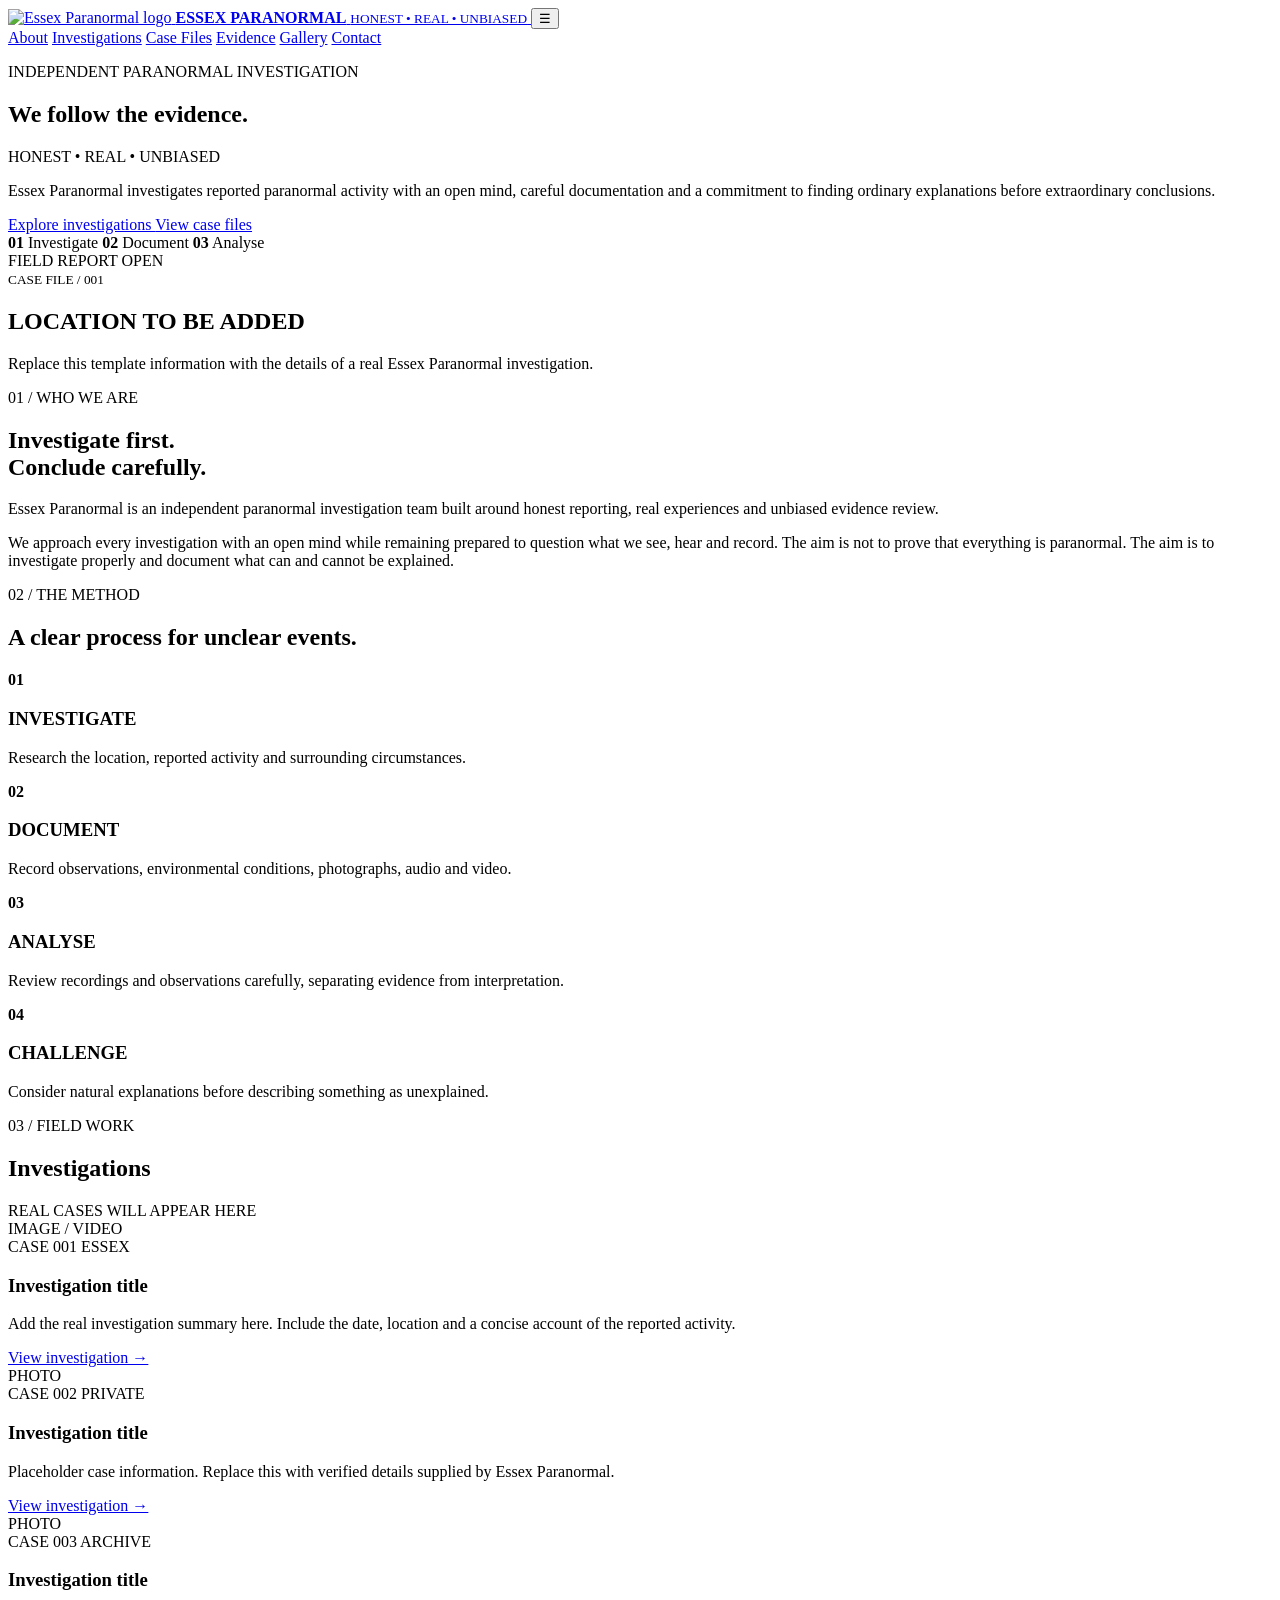
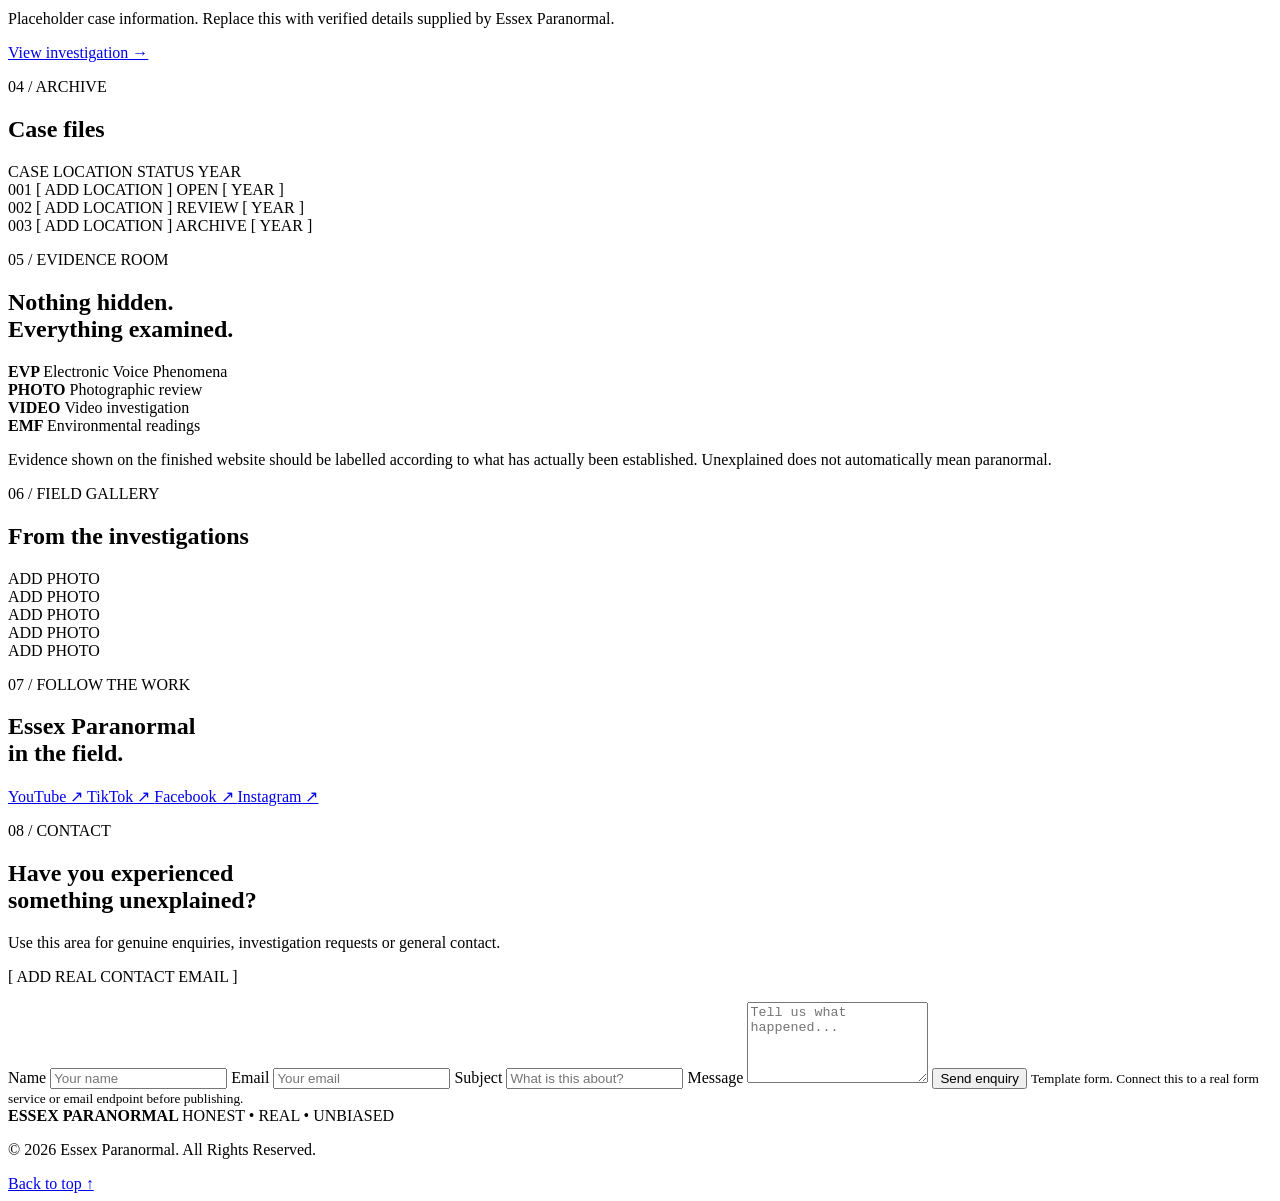
==== Index.html @ 8330a80f "Add initial HTML structure for Essex Paranormal site Initial commit of the Essex Paranormal website " ====
<!DOCTYPE html>
<html lang="en-GB">
<head>
  <meta charset="UTF-8">

  <meta name="viewport" content="width=device-width, initial-scale=1.0">

  <title>Essex Paranormal | Honest • Real • Unbiased</title>

  <meta
    name="description"
    content="Essex Paranormal. Honest, real and unbiased paranormal investigation and evidence documentation across Essex, UK."
  >

  <meta name="theme-color" content="#050608">

  <meta property="og:title" content="Essex Paranormal">
  <meta
    property="og:description"
    content="Honest • Real • Unbiased paranormal investigations across Essex."
  >
  <meta property="og:type" content="website">

  <link rel="icon" href="assets/essex-paranormal-logo.jpg">

  <link rel="stylesheet" href="style.css">
</head>

<body>

  <!-- =========================
       HEADER
  ========================== -->

  <header class="site-header" id="top">

    <nav class="nav shell" aria-label="Main navigation">

      <a
        class="brand"
        href="#top"
        aria-label="Essex Paranormal home"
      >

        <img
          src="assets/essex-paranormal-logo.jpg"
          alt="Essex Paranormal logo"
        >

        <span>
          <strong>ESSEX PARANORMAL</strong>
          <small>HONEST • REAL • UNBIASED</small>
        </span>

      </a>

      <button
        class="menu-toggle"
        aria-label="Open navigation menu"
        aria-expanded="false"
        type="button"
      >
        ☰
      </button>

      <div class="nav-links" id="navLinks">

        <a href="#about">About</a>

        <a href="#investigations">Investigations</a>

        <a href="#cases">Case Files</a>

        <a href="#evidence">Evidence</a>

        <a href="#gallery">Gallery</a>

        <a class="nav-cta" href="#contact">Contact</a>

      </div>

    </nav>

  </header>


  <!-- =========================
       MAIN CONTENT
  ========================== -->

  <main>


    <!-- =========================
         HERO
    ========================== -->

    <section class="hero shell">

      <div class="hero-copy">

        <p class="eyebrow">
          INDEPENDENT PARANORMAL INVESTIGATION
        </p>

        <h1>
          We follow the
          <span>evidence.</span>
        </h1>

        <p class="hero-tag">
          HONEST • REAL • UNBIASED
        </p>

        <p class="hero-text">
          Essex Paranormal investigates reported paranormal activity
          with an open mind, careful documentation and a commitment
          to finding ordinary explanations before extraordinary
          conclusions.
        </p>

        <div class="actions">

          <a
            class="button primary"
            href="#investigations"
          >
            Explore investigations
          </a>

          <a
            class="button secondary"
            href="#cases"
          >
            View case files
          </a>

        </div>

        <div class="hero-stats">

          <span>
            <b>01</b>
            Investigate
          </span>

          <span>
            <b>02</b>
            Document
          </span>

          <span>
            <b>03</b>
            Analyse
          </span>

        </div>

      </div>


      <!-- Investigation visual -->

      <div class="hero-panel">

        <div class="scan-line"></div>

        <div class="panel-top">

          <span>
            FIELD REPORT
          </span>

          <span class="status">
            OPEN
          </span>

        </div>


        <div class="radar">

          <div class="radar-ring ring-one"></div>

          <div class="radar-ring ring-two"></div>

          <div class="radar-line"></div>

          <i></i>
          <i></i>
          <i></i>

        </div>


        <div class="panel-copy">

          <small>
            CASE FILE / 001
          </small>

          <h2>
            LOCATION TO BE ADDED
          </h2>

          <p>
            Replace this template information with the details
            of a real Essex Paranormal investigation.
          </p>

        </div>

      </div>

    </section>



    <!-- =========================
         ABOUT
    ========================== -->

    <section
      class="section shell"
      id="about"
    >

      <div class="section-heading">

        <p class="eyebrow">
          01 / WHO WE ARE
        </p>

        <h2>
          Investigate first.<br>
          <span>Conclude carefully.</span>
        </h2>

      </div>


      <div class="two-col">

        <p class="lead">

          Essex Paranormal is an independent paranormal
          investigation team built around honest reporting,
          real experiences and unbiased evidence review.

        </p>


        <p>

          We approach every investigation with an open mind
          while remaining prepared to question what we see,
          hear and record.

          The aim is not to prove that everything is paranormal.

          The aim is to investigate properly and document what
          can and cannot be explained.

        </p>

      </div>

    </section>



    <!-- =========================
         INVESTIGATION METHOD
    ========================== -->

    <section
      class="section shell"
      id="method"
    >

      <div class="section-heading compact">

        <p class="eyebrow">
          02 / THE METHOD
        </p>

        <h2>
          A clear process for
          <span>unclear events.</span>
        </h2>

      </div>


      <div class="method-grid">


        <article>

          <b>01</b>

          <h3>
            INVESTIGATE
          </h3>

          <p>
            Research the location, reported activity
            and surrounding circumstances.
          </p>

        </article>


        <article>

          <b>02</b>

          <h3>
            DOCUMENT
          </h3>

          <p>
            Record observations, environmental conditions,
            photographs, audio and video.
          </p>

        </article>


        <article>

          <b>03</b>

          <h3>
            ANALYSE
          </h3>

          <p>
            Review recordings and observations carefully,
            separating evidence from interpretation.
          </p>

        </article>


        <article>

          <b>04</b>

          <h3>
            CHALLENGE
          </h3>

          <p>
            Consider natural explanations before describing
            something as unexplained.
          </p>

        </article>


      </div>

    </section>



    <!-- =========================
         INVESTIGATIONS
    ========================== -->

    <section
      class="section shell"
      id="investigations"
    >

      <div class="section-heading row-heading">

        <div>

          <p class="eyebrow">
            03 / FIELD WORK
          </p>

          <h2>
            Investigations
          </h2>

        </div>

        <span class="section-note">
          REAL CASES WILL APPEAR HERE
        </span>

      </div>


      <div class="card-grid">


        <!-- CASE 001 -->

        <article class="case-card featured">

          <div class="card-image placeholder-image">

            <span>
              IMAGE / VIDEO
            </span>

          </div>


          <div class="card-body">

            <div class="card-meta">

              <span>
                CASE 001
              </span>

              <span>
                ESSEX
              </span>

            </div>


            <h3>
              Investigation title
            </h3>


            <p>

              Add the real investigation summary here.

              Include the date, location and a concise
              account of the reported activity.

            </p>


            <a href="#contact">

              View investigation →

            </a>

          </div>

        </article>



        <!-- CASE 002 -->

        <article class="case-card">

          <div class="card-image placeholder-image">

            <span>
              PHOTO
            </span>

          </div>


          <div class="card-body">

            <div class="card-meta">

              <span>
                CASE 002
              </span>

              <span>
                PRIVATE
              </span>

            </div>


            <h3>
              Investigation title
            </h3>


            <p>

              Placeholder case information.

              Replace this with verified details
              supplied by Essex Paranormal.

            </p>


            <a href="#contact">

              View investigation →

            </a>

          </div>

        </article>



        <!-- CASE 003 -->

        <article class="case-card">

          <div class="card-image placeholder-image">

            <span>
              PHOTO
            </span>

          </div>


          <div class="card-body">

            <div class="card-meta">

              <span>
                CASE 003
              </span>

              <span>
                ARCHIVE
              </span>

            </div>


            <h3>
              Investigation title
            </h3>


            <p>

              Placeholder case information.

              Replace this with verified details
              supplied by Essex Paranormal.

            </p>


            <a href="#contact">

              View investigation →

            </a>

          </div>

        </article>


      </div>

    </section>



    <!-- =========================
         CASE FILES
    ========================== -->

    <section
      class="section shell"
      id="cases"
    >

      <div class="section-heading compact">

        <p class="eyebrow">
          04 / ARCHIVE
        </p>

        <h2>
          Case files
        </h2>

      </div>


      <div class="case-table">


        <div class="case-row head">

          <span>CASE</span>

          <span>LOCATION</span>

          <span>STATUS</span>

          <span>YEAR</span>

        </div>


        <div class="case-row">

          <span>
            001
          </span>

          <span>
            [ ADD LOCATION ]
          </span>

          <span class="tag">
            OPEN
          </span>

          <span>
            [ YEAR ]
          </span>

        </div>


        <div class="case-row">

          <span>
            002
          </span>

          <span>
            [ ADD LOCATION ]
          </span>

          <span class="tag">
            REVIEW
          </span>

          <span>
            [ YEAR ]
          </span>

        </div>


        <div class="case-row">

          <span>
            003
          </span>

          <span>
            [ ADD LOCATION ]
          </span>

          <span class="tag">
            ARCHIVE
          </span>

          <span>
            [ YEAR ]
          </span>

        </div>


      </div>

    </section>



    <!-- =========================
         EVIDENCE
    ========================== -->

    <section
      class="section shell evidence"
      id="evidence"
    >

      <div class="section-heading">

        <p class="eyebrow">
          05 / EVIDENCE ROOM
        </p>

        <h2>
          Nothing hidden.<br>
          <span>Everything examined.</span>
        </h2>

      </div>


      <div class="evidence-grid">


        <div>

          <strong>
            EVP
          </strong>

          <span>
            Electronic Voice Phenomena
          </span>

        </div>


        <div>

          <strong>
            PHOTO
          </strong>

          <span>
            Photographic review
          </span>

        </div>


        <div>

          <strong>
            VIDEO
          </strong>

          <span>
            Video investigation
          </span>

        </div>


        <div>

          <strong>
            EMF
          </strong>

          <span>
            Environmental readings
          </span>

        </div>


      </div>


      <p class="disclaimer">

        Evidence shown on the finished website should be
        labelled according to what has actually been established.

        Unexplained does not automatically mean paranormal.

      </p>

    </section>



    <!-- =========================
         GALLERY
    ========================== -->

    <section
      class="section shell"
      id="gallery"
    >

      <div class="section-heading compact">

        <p class="eyebrow">
          06 / FIELD GALLERY
        </p>

        <h2>
          From the investigations
        </h2>

      </div>


      <div class="gallery-grid">

        <div class="gallery-placeholder">
          ADD PHOTO
        </div>

        <div class="gallery-placeholder tall">
          ADD PHOTO
        </div>

        <div class="gallery-placeholder">
          ADD PHOTO
        </div>

        <div class="gallery-placeholder">
          ADD PHOTO
        </div>

        <div class="gallery-placeholder">
          ADD PHOTO
        </div>

      </div>

    </section>



    <!-- =========================
         SOCIAL MEDIA
    ========================== -->

    <section class="section shell social">

      <div>

        <p class="eyebrow">
          07 / FOLLOW THE WORK
        </p>

        <h2 class="section-heading">

          Essex Paranormal<br>

          <span>in the field.</span>

        </h2>

      </div>


      <div class="social-links">

        <a
          href="#"
          data-placeholder="true"
        >
          YouTube ↗
        </a>


        <a
          href="#"
          data-placeholder="true"
        >
          TikTok ↗
        </a>


        <a
          href="#"
          data-placeholder="true"
        >
          Facebook ↗
        </a>


        <a
          href="#"
          data-placeholder="true"
        >
          Instagram ↗
        </a>

      </div>

    </section>



    <!-- =========================
         CONTACT
    ========================== -->

    <section
      class="contact section shell"
      id="contact"
    >


      <div class="contact-copy">

        <p class="eyebrow">
          08 / CONTACT
        </p>


        <h2 class="section-heading">

          Have you experienced<br>

          <span>something unexplained?</span>

        </h2>


        <p>

          Use this area for genuine enquiries,
          investigation requests or general contact.

        </p>


        <p class="placeholder">

          [ ADD REAL CONTACT EMAIL ]

        </p>

      </div>



      <form
        class="contact-form"
        onsubmit="return false;"
      >


        <label>

          Name

          <input
            type="text"
            placeholder="Your name"
          >

        </label>


        <label>

          Email

          <input
            type="email"
            placeholder="Your email"
          >

        </label>


        <label>

          Subject

          <input
            type="text"
            placeholder="What is this about?"
          >

        </label>


        <label>

          Message

          <textarea
            rows="5"
            placeholder="Tell us what happened..."
          ></textarea>

        </label>


        <button
          class="button primary"
          type="submit"
        >

          Send enquiry

        </button>


        <small>

          Template form. Connect this to a real form
          service or email endpoint before publishing.

        </small>


      </form>

    </section>

  </main>



  <!-- =========================
       FOOTER
  ========================== -->

  <footer>

    <div class="shell footer-inner">


      <div>

        <strong>
          ESSEX PARANORMAL
        </strong>

        <span>
          HONEST • REAL • UNBIASED
        </span>

      </div>


      <p>
        © 2026 Essex Paranormal. All Rights Reserved.
      </p>


      <a href="#top">
        Back to top ↑
      </a>


    </div>

  </footer>


  <script src="script.js"></script>

</body>
</html>
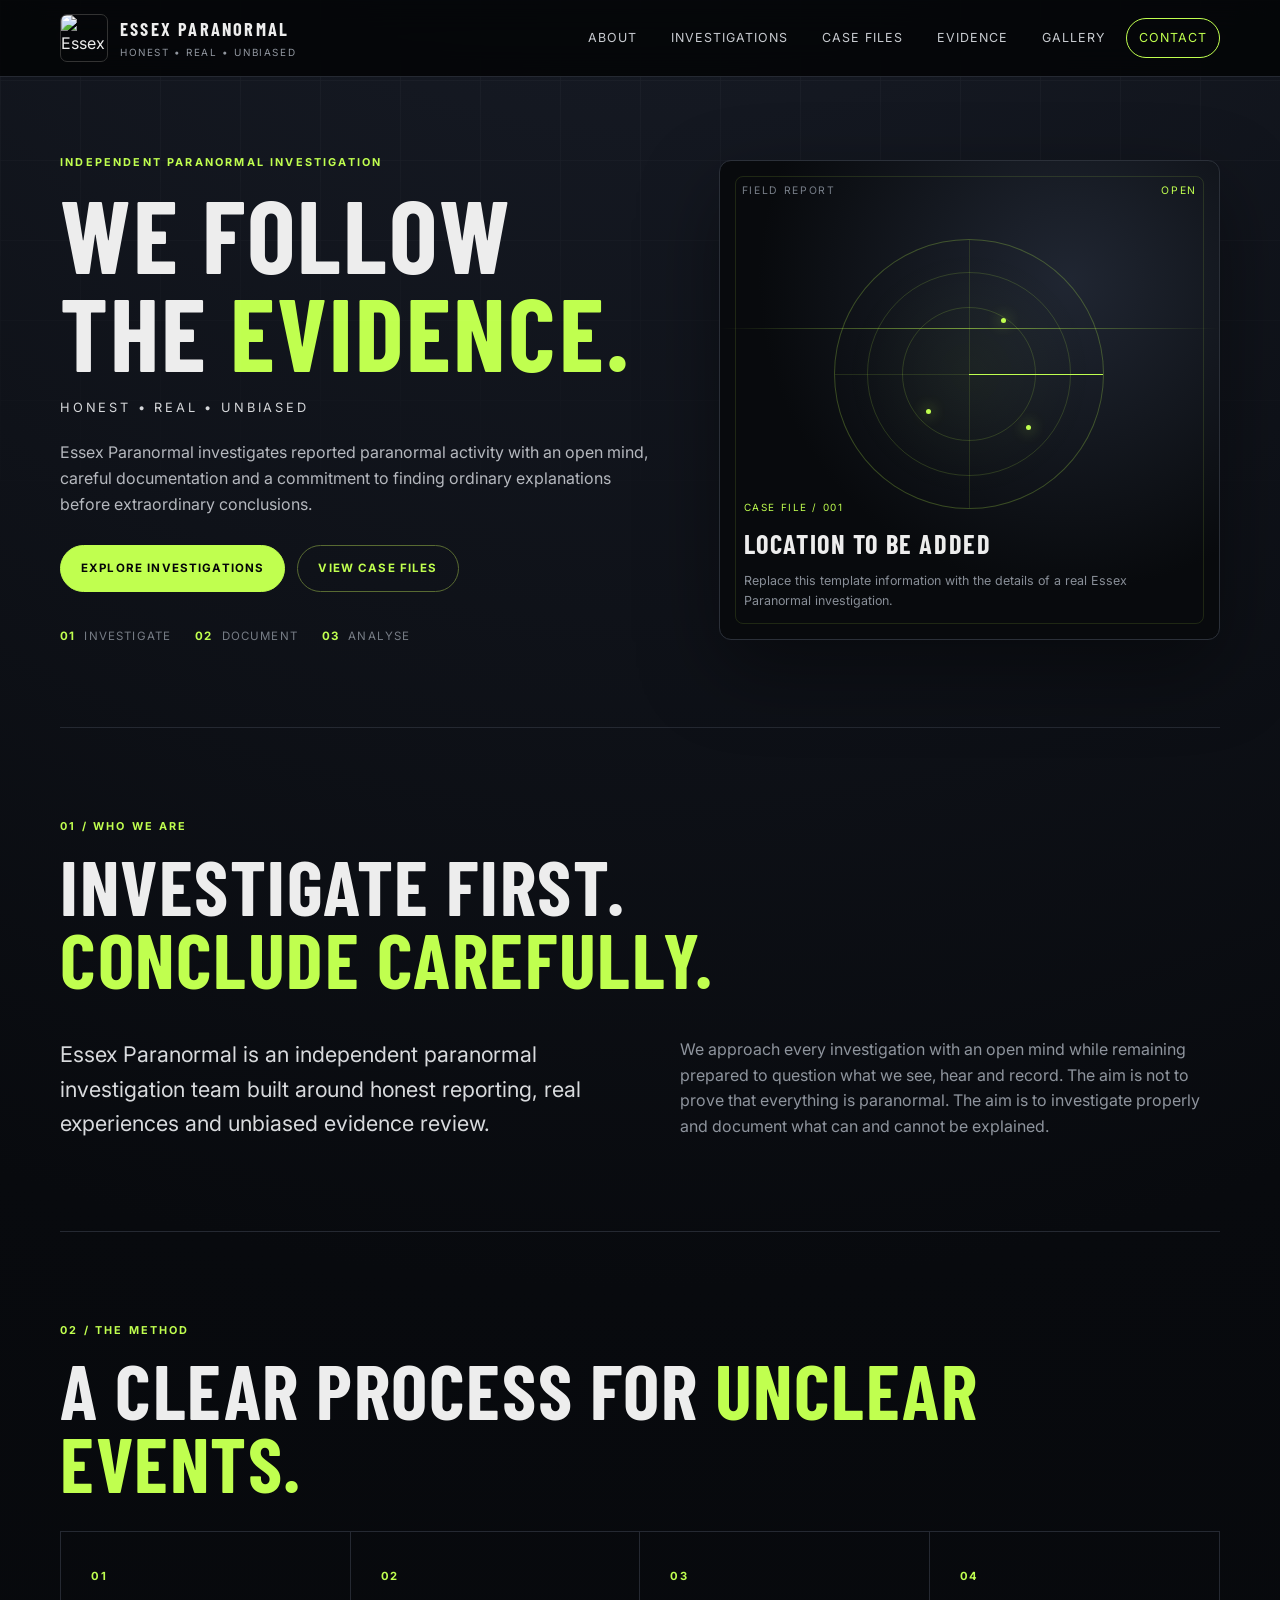
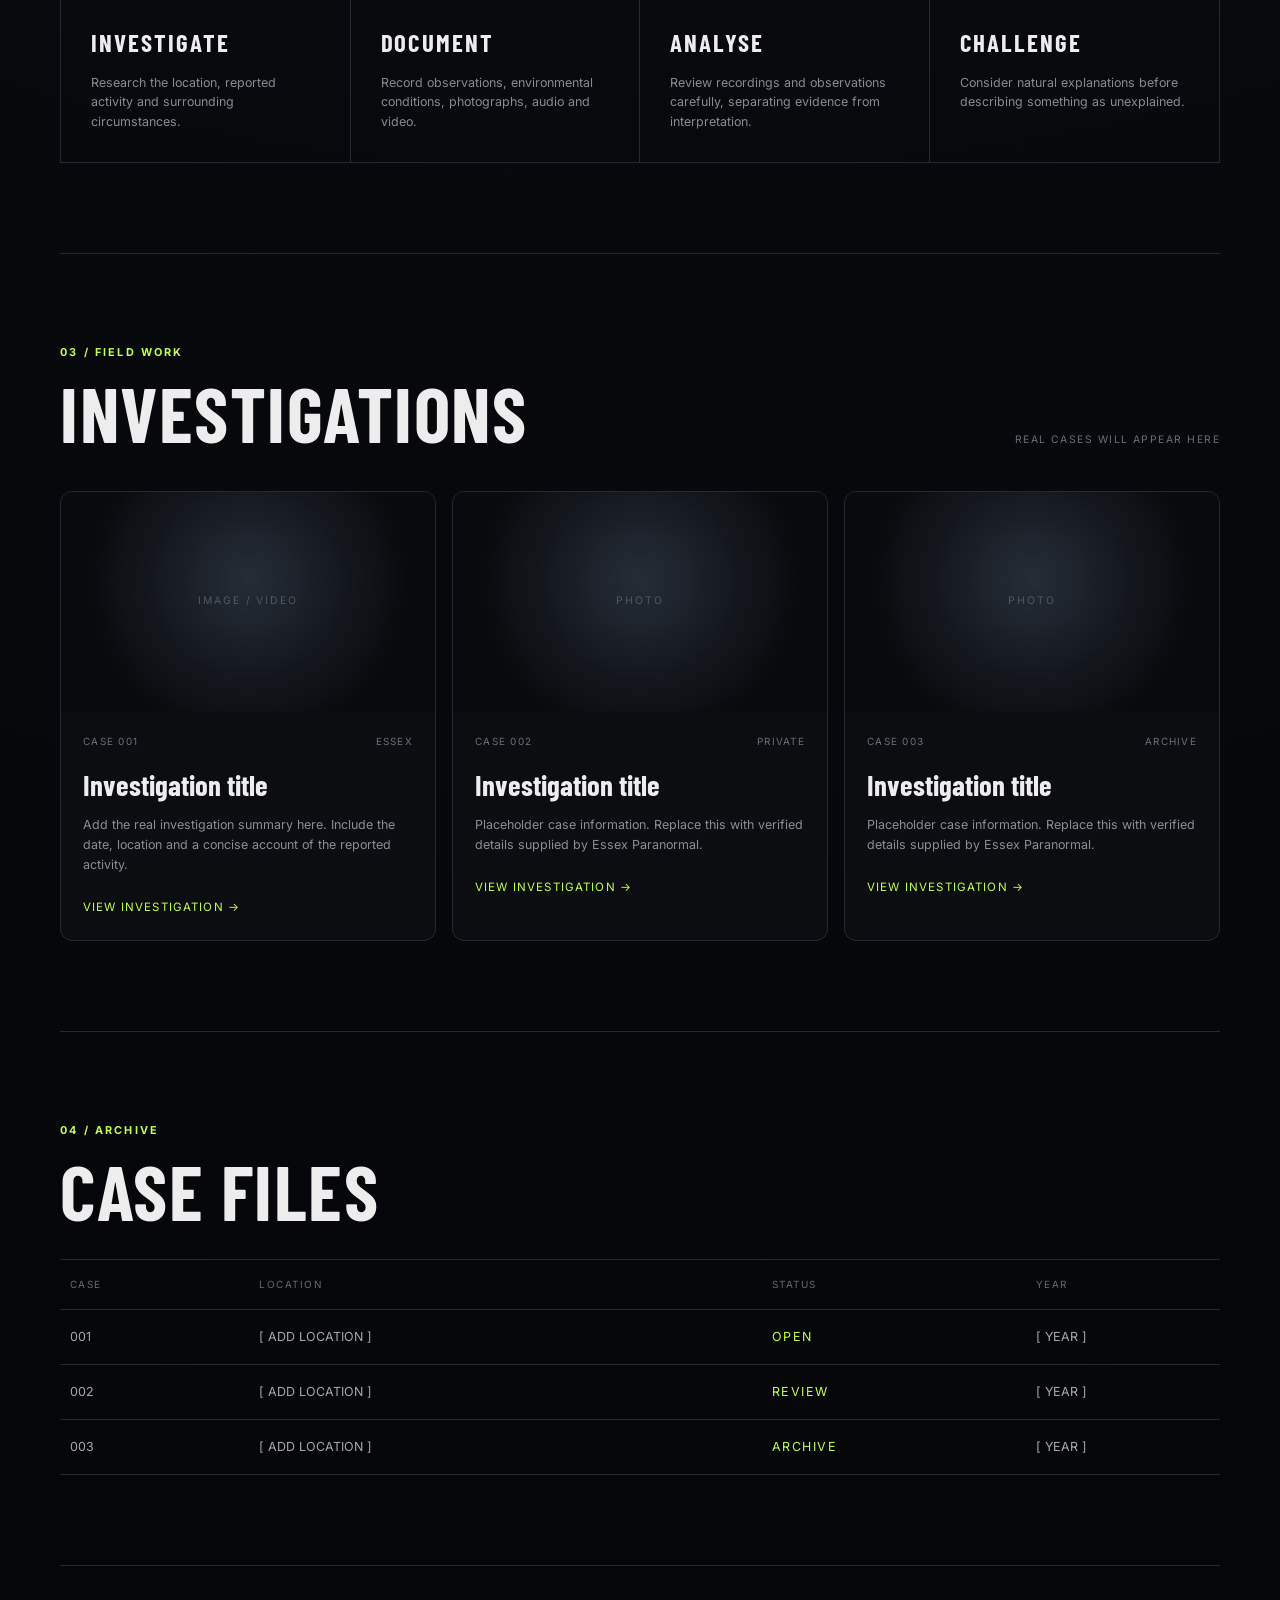
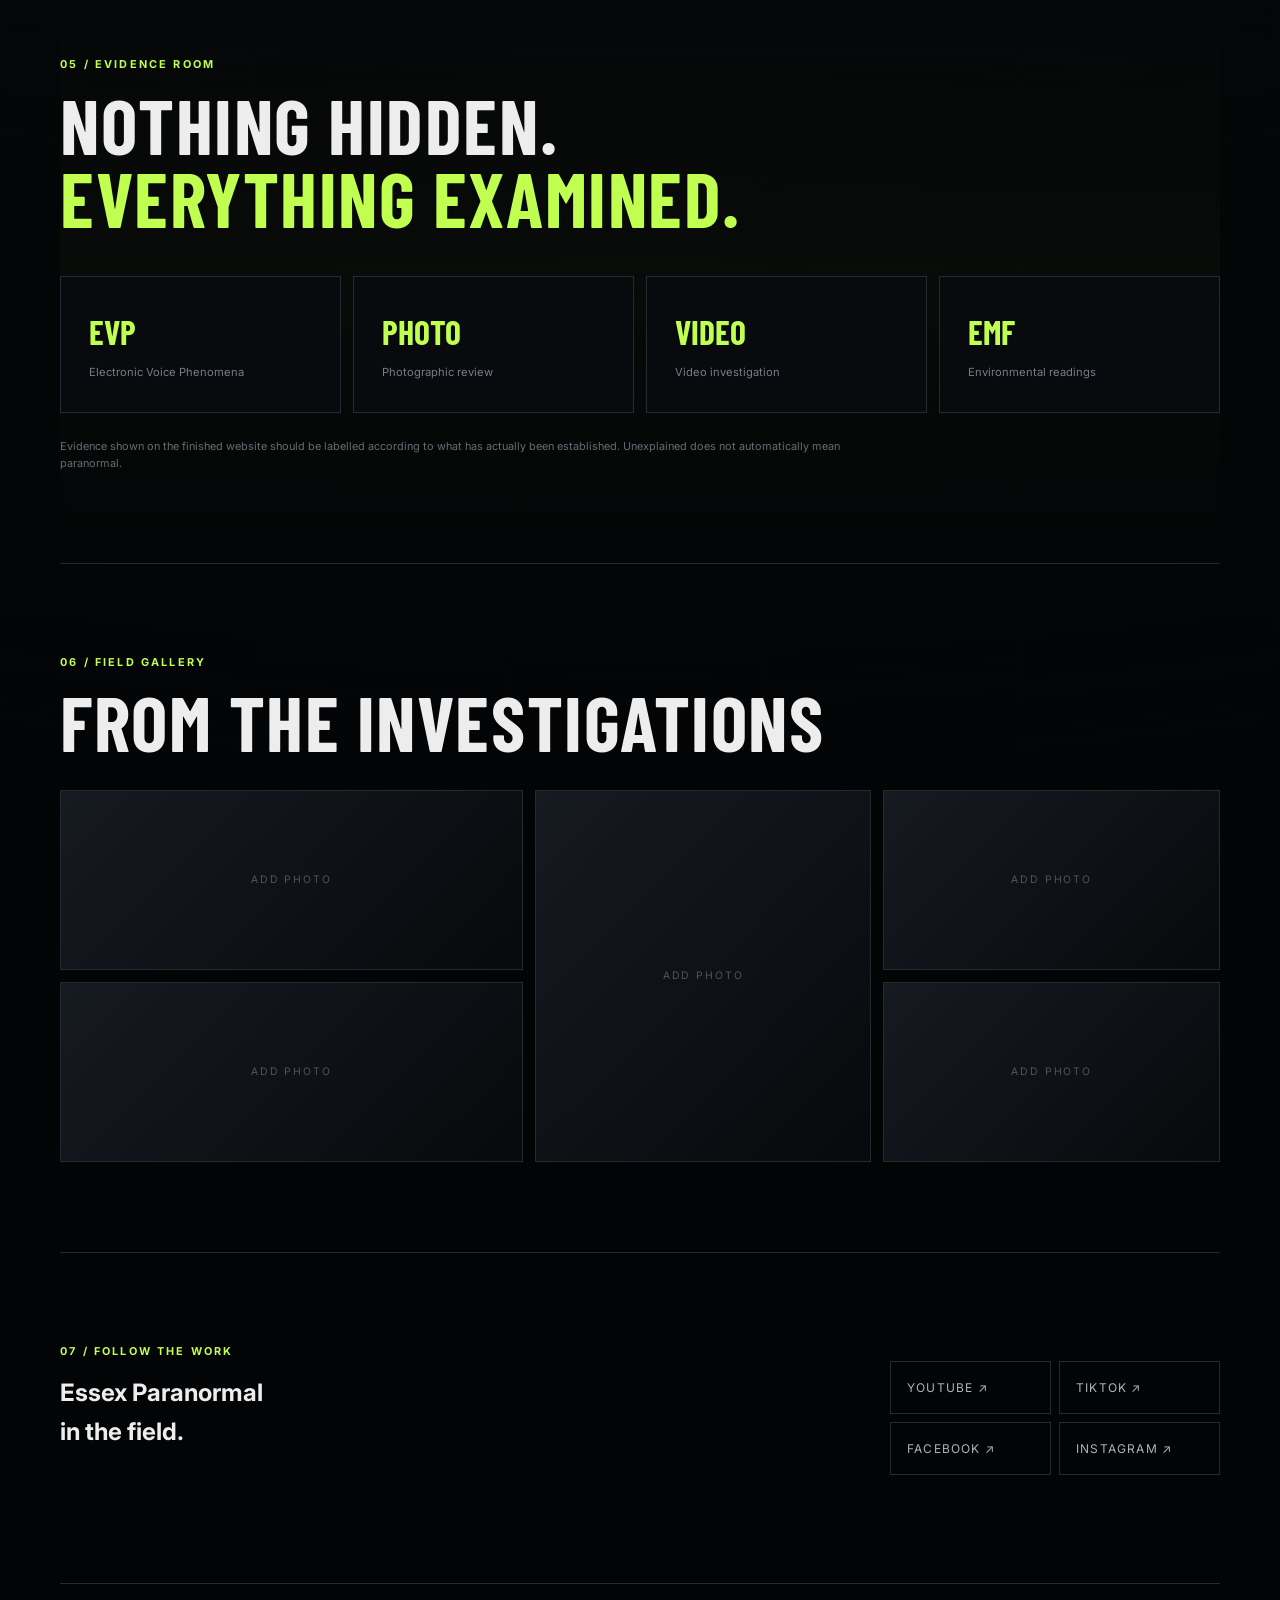
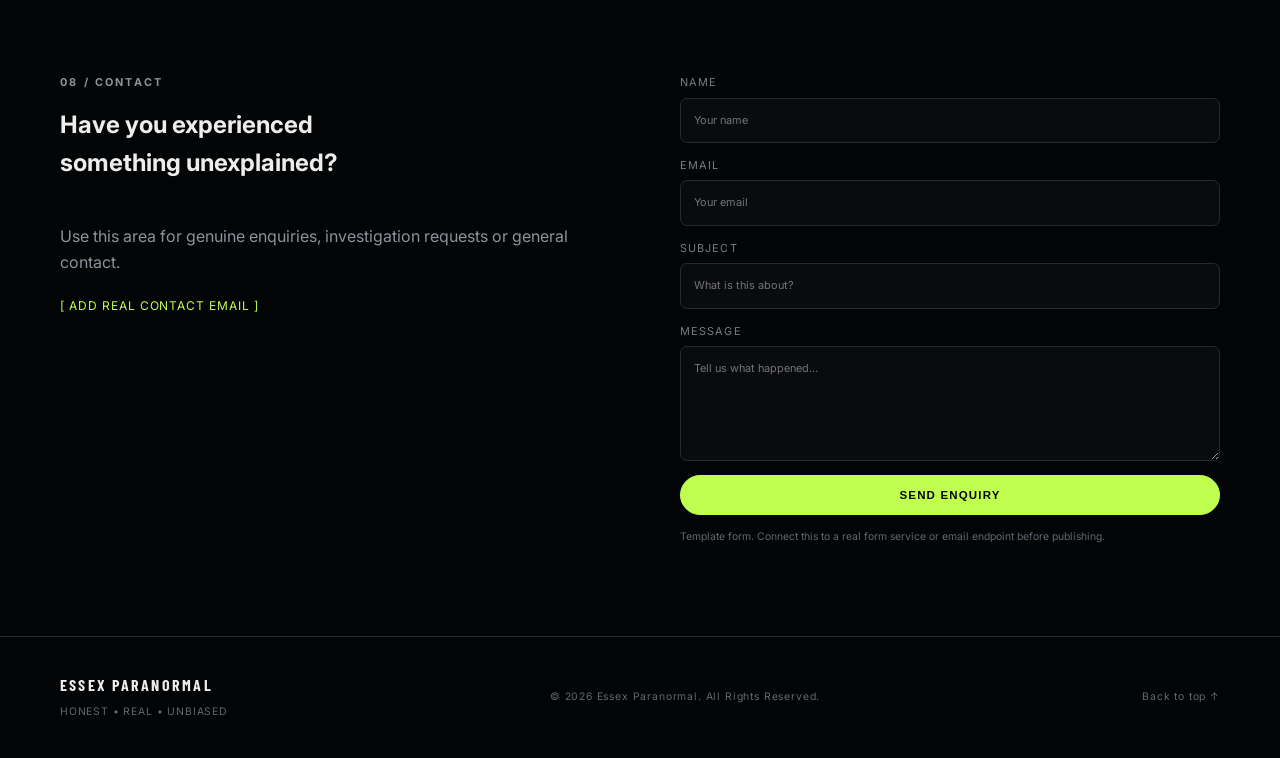
==== commit e92c636e: "Refactor HTML structure and asset references Updated meta description and changed asset paths for lo" ====
--- a/Index.html
+++ b/Index.html
@@ -2,14 +2,13 @@
 <html lang="en-GB">
 <head>
   <meta charset="UTF-8">
-
   <meta name="viewport" content="width=device-width, initial-scale=1.0">
 
   <title>Essex Paranormal | Honest • Real • Unbiased</title>
 
   <meta
     name="description"
-    content="Essex Paranormal. Honest, real and unbiased paranormal investigation and evidence documentation across Essex, UK."
+    content="Essex Paranormal. Honest, real and unbiased paranormal investigations, evidence and case documentation across Essex, UK."
   >
 
   <meta name="theme-color" content="#050608">
@@ -21,16 +20,16 @@
   >
   <meta property="og:type" content="website">
 
-  <link rel="icon" href="assets/essex-paranormal-logo.jpg">
+  <link rel="icon" href="essex-paranormal-logo.jpg">
 
   <link rel="stylesheet" href="style.css">
 </head>
 
 <body>
 
-  <!-- =========================
+  <!-- =========================================
        HEADER
-  ========================== -->
+  ========================================== -->
 
   <header class="site-header" id="top">
 
@@ -43,7 +42,7 @@
       >
 
         <img
-          src="assets/essex-paranormal-logo.jpg"
+          src="essex-paranormal-logo.jpg"
           alt="Essex Paranormal logo"
         >
 
@@ -75,7 +74,12 @@
 
         <a href="#gallery">Gallery</a>
 
-        <a class="nav-cta" href="#contact">Contact</a>
+        <a
+          class="nav-cta"
+          href="#contact"
+        >
+          Contact
+        </a>
 
       </div>
 
@@ -84,16 +88,16 @@
   </header>
 
 
-  <!-- =========================
-       MAIN CONTENT
-  ========================== -->
+  <!-- =========================================
+       MAIN
+  ========================================== -->
 
   <main>
 
 
-    <!-- =========================
+    <!-- =========================================
          HERO
-    ========================== -->
+    ========================================== -->
 
     <section class="hero shell">
 
@@ -113,10 +117,10 @@
         </p>
 
         <p class="hero-text">
-          Essex Paranormal investigates reported paranormal activity
-          with an open mind, careful documentation and a commitment
-          to finding ordinary explanations before extraordinary
-          conclusions.
+          Essex Paranormal investigates reported paranormal
+          activity with an open mind, careful documentation
+          and a commitment to finding ordinary explanations
+          before extraordinary conclusions.
         </p>
 
         <div class="actions">
@@ -159,7 +163,7 @@
       </div>
 
 
-      <!-- Investigation visual -->
+      <!-- HERO INVESTIGATION PANEL -->
 
       <div class="hero-panel">
 
@@ -204,8 +208,8 @@
           </h2>
 
           <p>
-            Replace this template information with the details
-            of a real Essex Paranormal investigation.
+            Replace this template information with the
+            details of a real Essex Paranormal investigation.
           </p>
 
         </div>
@@ -215,10 +219,9 @@
     </section>
 
 
-
-    <!-- =========================
+    <!-- =========================================
          ABOUT
-    ========================== -->
+    ========================================== -->
 
     <section
       class="section shell"
@@ -258,8 +261,8 @@
 
           The aim is not to prove that everything is paranormal.
 
-          The aim is to investigate properly and document what
-          can and cannot be explained.
+          The aim is to investigate properly and document
+          what can and cannot be explained.
 
         </p>
 
@@ -268,10 +271,9 @@
     </section>
 
 
-
-    <!-- =========================
+    <!-- =========================================
          INVESTIGATION METHOD
-    ========================== -->
+    ========================================== -->
 
     <section
       class="section shell"
@@ -364,10 +366,9 @@
     </section>
 
 
-
-    <!-- =========================
+    <!-- =========================================
          INVESTIGATIONS
-    ========================== -->
+    ========================================== -->
 
     <section
       class="section shell"
@@ -432,25 +433,19 @@
 
 
             <p>
-
               Add the real investigation summary here.
-
               Include the date, location and a concise
               account of the reported activity.
-
             </p>
 
 
             <a href="#contact">
-
               View investigation →
-
             </a>
 
           </div>
 
         </article>
-
 
 
         <!-- CASE 002 -->
@@ -487,25 +482,19 @@
 
 
             <p>
-
               Placeholder case information.
-
               Replace this with verified details
               supplied by Essex Paranormal.
-
             </p>
 
 
             <a href="#contact">
-
               View investigation →
-
             </a>
 
           </div>
 
         </article>
-
 
 
         <!-- CASE 003 -->
@@ -542,19 +531,14 @@
 
 
             <p>
-
               Placeholder case information.
-
               Replace this with verified details
               supplied by Essex Paranormal.
-
             </p>
 
 
             <a href="#contact">
-
               View investigation →
-
             </a>
 
           </div>
@@ -567,10 +551,9 @@
     </section>
 
 
-
-    <!-- =========================
+    <!-- =========================================
          CASE FILES
-    ========================== -->
+    ========================================== -->
 
     <section
       class="section shell"
@@ -595,13 +578,21 @@
 
         <div class="case-row head">
 
-          <span>CASE</span>
-
-          <span>LOCATION</span>
-
-          <span>STATUS</span>
-
-          <span>YEAR</span>
+          <span>
+            CASE
+          </span>
+
+          <span>
+            LOCATION
+          </span>
+
+          <span>
+            STATUS
+          </span>
+
+          <span>
+            YEAR
+          </span>
 
         </div>
 
@@ -674,10 +665,9 @@
     </section>
 
 
-
-    <!-- =========================
+    <!-- =========================================
          EVIDENCE
-    ========================== -->
+    ========================================== -->
 
     <section
       class="section shell evidence"
@@ -768,10 +758,9 @@
     </section>
 
 
-
-    <!-- =========================
+    <!-- =========================================
          GALLERY
-    ========================== -->
+    ========================================== -->
 
     <section
       class="section shell"
@@ -818,10 +807,9 @@
     </section>
 
 
-
-    <!-- =========================
+    <!-- =========================================
          SOCIAL MEDIA
-    ========================== -->
+    ========================================== -->
 
     <section class="section shell social">
 
@@ -880,10 +868,9 @@
     </section>
 
 
-
-    <!-- =========================
+    <!-- =========================================
          CONTACT
-    ========================== -->
+    ========================================== -->
 
     <section
       class="contact section shell"
@@ -908,21 +895,16 @@
 
 
         <p>
-
           Use this area for genuine enquiries,
           investigation requests or general contact.
-
         </p>
 
 
         <p class="placeholder">
-
           [ ADD REAL CONTACT EMAIL ]
-
-        </p>
-
-      </div>
-
+        </p>
+
+      </div>
 
 
       <form
@@ -983,9 +965,7 @@
           class="button primary"
           type="submit"
         >
-
           Send enquiry
-
         </button>
 
 
@@ -1004,10 +984,9 @@
   </main>
 
 
-
-  <!-- =========================
+  <!-- =========================================
        FOOTER
-  ========================== -->
+  ========================================== -->
 
   <footer>
 
--- a/style.css
+++ b/style.css
@@ -0,0 +1,1725 @@
+@import url('https://fonts.googleapis.com/css2?family=Barlow+Condensed:wght@500;600;700&family=Inter:wght@400;500;600;700&display=swap');
+
+:root {
+  --bg: #050608;
+  --panel: #0b0d11;
+  --panel-2: #10131a;
+
+  --green: #c0ff4f;
+  --green-soft: #7fa63a;
+
+  --text: #ededed;
+  --muted: #9297a0;
+
+  --line: #252932;
+
+  --max-width: 1160px;
+  --radius: 12px;
+}
+
+
+/* =========================================
+   RESET
+========================================= */
+
+* {
+  box-sizing: border-box;
+  margin: 0;
+  padding: 0;
+}
+
+
+html {
+  scroll-behavior: smooth;
+}
+
+
+body {
+  min-height: 100vh;
+
+  background:
+    radial-gradient(
+      circle at 50% -10%,
+      #1b202c 0,
+      #080a0e 30%,
+      #030405 75%
+    );
+
+  color: var(--text);
+
+  font-family:
+    Inter,
+    system-ui,
+    -apple-system,
+    BlinkMacSystemFont,
+    "Segoe UI",
+    sans-serif;
+
+  line-height: 1.6;
+
+  overflow-x: hidden;
+}
+
+
+/* Subtle technical grid */
+
+body::before {
+  content: "";
+
+  position: fixed;
+
+  inset: 0;
+
+  pointer-events: none;
+
+  opacity: 0.045;
+
+  background-image:
+    linear-gradient(
+      rgba(255,255,255,0.7) 1px,
+      transparent 1px
+    ),
+    linear-gradient(
+      90deg,
+      rgba(255,255,255,0.7) 1px,
+      transparent 1px
+    );
+
+  background-size: 80px 80px;
+
+  mask-image:
+    linear-gradient(
+      to bottom,
+      #000,
+      transparent 70%
+    );
+}
+
+
+/* =========================================
+   GENERAL
+========================================= */
+
+.shell {
+  width: min(
+    var(--max-width),
+    calc(100% - 40px)
+  );
+
+  margin: 0 auto;
+}
+
+
+a {
+  color: inherit;
+  text-decoration: none;
+}
+
+
+button,
+a {
+  -webkit-tap-highlight-color: transparent;
+}
+
+
+::selection {
+  background: var(--green);
+  color: #050608;
+}
+
+
+/* =========================================
+   HEADER
+========================================= */
+
+.site-header {
+  position: sticky;
+
+  top: 0;
+
+  z-index: 50;
+
+  border-bottom:
+    1px solid var(--line);
+
+  background:
+    rgba(3, 4, 5, 0.84);
+
+  backdrop-filter:
+    blur(16px);
+
+  -webkit-backdrop-filter:
+    blur(16px);
+}
+
+
+.nav {
+  min-height: 76px;
+
+  display: flex;
+
+  align-items: center;
+
+  justify-content: space-between;
+
+  gap: 25px;
+}
+
+
+/* =========================================
+   BRAND
+========================================= */
+
+.brand {
+  display: flex;
+
+  align-items: center;
+
+  gap: 12px;
+}
+
+
+.brand img {
+  width: 48px;
+
+  height: 48px;
+
+  object-fit: cover;
+
+  border:
+    1px solid #333;
+
+  border-radius: 7px;
+}
+
+
+.brand strong {
+  display: block;
+
+  font-family:
+    "Barlow Condensed",
+    sans-serif;
+
+  letter-spacing: 0.12em;
+
+  font-size: 1.15rem;
+}
+
+
+.brand small {
+  display: block;
+
+  color: var(--muted);
+
+  font-size: 0.62rem;
+
+  letter-spacing: 0.16em;
+}
+
+
+/* =========================================
+   NAVIGATION
+========================================= */
+
+.nav-links {
+  display: flex;
+
+  align-items: center;
+
+  gap: 8px;
+}
+
+
+.nav-links a {
+  padding:
+    9px 12px;
+
+  color: #c8cbd0;
+
+  font-size: 0.78rem;
+
+  text-transform: uppercase;
+
+  letter-spacing: 0.08em;
+
+  border:
+    1px solid transparent;
+
+  border-radius: 999px;
+
+  transition:
+    0.2s ease;
+}
+
+
+.nav-links a:hover {
+  color: var(--green);
+
+  border-color:
+    #354122;
+
+  background:
+    rgba(192, 255, 79, 0.05);
+}
+
+
+.nav-links .nav-cta {
+  border-color:
+    var(--green);
+
+  color:
+    var(--green);
+}
+
+
+.nav-links .nav-cta:hover {
+  background:
+    rgba(192, 255, 79, 0.1);
+}
+
+
+/* Mobile menu button */
+
+.menu-toggle {
+  display: none;
+
+  background: transparent;
+
+  border:
+    1px solid var(--line);
+
+  color: var(--green);
+
+  font-size: 1.3rem;
+
+  border-radius: 8px;
+
+  padding:
+    6px 10px;
+
+  cursor: pointer;
+}
+
+
+/* =========================================
+   HERO
+========================================= */
+
+.hero {
+  min-height: 650px;
+
+  display: grid;
+
+  grid-template-columns:
+    1.08fr 0.92fr;
+
+  align-items: center;
+
+  gap: 70px;
+
+  padding-top: 70px;
+
+  padding-bottom: 75px;
+}
+
+
+.eyebrow {
+  color: var(--green);
+
+  font-size: 0.68rem;
+
+  font-weight: 700;
+
+  letter-spacing: 0.2em;
+
+  margin-bottom: 14px;
+}
+
+
+.hero h1 {
+  max-width: 720px;
+
+  font-family:
+    "Barlow Condensed",
+    sans-serif;
+
+  font-size:
+    clamp(3.8rem, 8vw, 7rem);
+
+  line-height: 0.95;
+
+  letter-spacing: 0.02em;
+
+  text-transform: uppercase;
+}
+
+
+.hero h1 span {
+  color: var(--green);
+}
+
+
+.hero-tag {
+  margin-top: 18px;
+
+  color: #d5d7da;
+
+  font-size: 0.8rem;
+
+  letter-spacing: 0.22em;
+}
+
+
+.hero-text {
+  max-width: 650px;
+
+  margin:
+    22px 0 28px;
+
+  color: #b5b8be;
+
+  font-size: 1rem;
+}
+
+
+/* =========================================
+   BUTTONS
+========================================= */
+
+.actions {
+  display: flex;
+
+  flex-wrap: wrap;
+
+  gap: 12px;
+}
+
+
+.button {
+  display: inline-flex;
+
+  align-items: center;
+
+  justify-content: center;
+
+  padding:
+    13px 20px;
+
+  border:
+    1px solid var(--green);
+
+  border-radius: 999px;
+
+  font-size: 0.72rem;
+
+  font-weight: 700;
+
+  text-transform: uppercase;
+
+  letter-spacing: 0.1em;
+
+  cursor: pointer;
+
+  transition:
+    transform 0.2s ease,
+    filter 0.2s ease,
+    background 0.2s ease;
+}
+
+
+.button.primary {
+  background:
+    var(--green);
+
+  color:
+    #050608;
+}
+
+
+.button.secondary {
+  color:
+    var(--green);
+
+  border-color:
+    #586a32;
+
+  background:
+    transparent;
+}
+
+
+.button.secondary:hover {
+  background:
+    rgba(192,255,79,0.08);
+}
+
+
+.button:hover {
+  transform:
+    translateY(-2px);
+
+  filter:
+    brightness(1.06);
+}
+
+
+/* =========================================
+   HERO STATS
+========================================= */
+
+.hero-stats {
+  display: flex;
+
+  flex-wrap: wrap;
+
+  gap: 24px;
+
+  margin-top: 35px;
+
+  color: #777d86;
+
+  font-size: 0.72rem;
+
+  text-transform: uppercase;
+
+  letter-spacing: 0.1em;
+}
+
+
+.hero-stats b {
+  color: var(--green);
+
+  margin-right: 5px;
+}
+
+
+/* =========================================
+   HERO INVESTIGATION PANEL
+========================================= */
+
+.hero-panel {
+  position: relative;
+
+  min-height: 480px;
+
+  overflow: hidden;
+
+  padding: 22px;
+
+  border:
+    1px solid #2b3039;
+
+  border-radius:
+    var(--radius);
+
+  background:
+    radial-gradient(
+      circle at 70% 25%,
+      #202632,
+      #080a0d 62%
+    );
+
+  box-shadow:
+    0 30px 80px rgba(0,0,0,0.4);
+}
+
+
+.hero-panel::after {
+  content: "";
+
+  position: absolute;
+
+  inset: 15px;
+
+  border:
+    1px solid
+    rgba(192,255,79,0.12);
+
+  border-radius: 8px;
+
+  pointer-events: none;
+}
+
+
+/* Moving scan line */
+
+.scan-line {
+  position: absolute;
+
+  left: 0;
+
+  right: 0;
+
+  top: 35%;
+
+  height: 1px;
+
+  background:
+    linear-gradient(
+      90deg,
+      transparent,
+      var(--green),
+      transparent
+    );
+
+  opacity: 0.55;
+
+  animation:
+    scan 4s linear infinite;
+}
+
+
+.panel-top {
+  display: flex;
+
+  justify-content: space-between;
+
+  color: #777e88;
+
+  font-size: 0.65rem;
+
+  letter-spacing: 0.16em;
+}
+
+
+.status {
+  color: var(--green);
+}
+
+
+/* =========================================
+   RADAR
+========================================= */
+
+.radar {
+  position: relative;
+
+  width: 270px;
+
+  height: 270px;
+
+  margin:
+    40px auto 28px;
+
+  overflow: hidden;
+
+  border:
+    1px solid
+    rgba(192,255,79,0.25);
+
+  border-radius: 50%;
+
+  background:
+    radial-gradient(
+      circle,
+      rgba(192,255,79,0.04),
+      transparent 65%
+    );
+}
+
+
+.radar::before,
+.radar::after {
+  content: "";
+
+  position: absolute;
+
+  background:
+    rgba(192,255,79,0.12);
+}
+
+
+.radar::before {
+  height: 1px;
+
+  left: 0;
+
+  right: 0;
+
+  top: 50%;
+}
+
+
+.radar::after {
+  width: 1px;
+
+  top: 0;
+
+  bottom: 0;
+
+  left: 50%;
+}
+
+
+.radar-ring {
+  position: absolute;
+
+  border:
+    1px solid
+    rgba(192,255,79,0.16);
+
+  border-radius: 50%;
+}
+
+
+.ring-one {
+  inset: 25%;
+}
+
+
+.ring-two {
+  inset: 12%;
+}
+
+
+.radar-line {
+  position: absolute;
+
+  width: 50%;
+
+  height: 1px;
+
+  top: 50%;
+
+  left: 50%;
+
+  background:
+    var(--green);
+
+  transform-origin:
+    left;
+
+  animation:
+    spin 5s linear infinite;
+}
+
+
+.radar i {
+  position: absolute;
+
+  width: 5px;
+
+  height: 5px;
+
+  border-radius: 50%;
+
+  background:
+    var(--green);
+
+  box-shadow:
+    0 0 14px var(--green);
+}
+
+
+.radar i:nth-of-type(1) {
+  left: 62%;
+  top: 29%;
+}
+
+
+.radar i:nth-of-type(2) {
+  left: 34%;
+  top: 63%;
+}
+
+
+.radar i:nth-of-type(3) {
+  left: 71%;
+  top: 69%;
+}
+
+
+/* =========================================
+   PANEL TEXT
+========================================= */
+
+.panel-copy {
+  position: absolute;
+
+  left: 24px;
+
+  right: 24px;
+
+  bottom: 28px;
+}
+
+
+.panel-copy small {
+  color:
+    var(--green);
+
+  font-size: 0.62rem;
+
+  letter-spacing: 0.16em;
+}
+
+
+.panel-copy h2 {
+  margin:
+    5px 0;
+
+  font-family:
+    "Barlow Condensed",
+    sans-serif;
+
+  font-size: 1.65rem;
+
+  letter-spacing: 0.06em;
+}
+
+
+.panel-copy p {
+  max-width: 430px;
+
+  color: #888e97;
+
+  font-size: 0.78rem;
+}
+
+
+/* =========================================
+   SECTIONS
+========================================= */
+
+.section {
+  padding:
+    90px 0;
+
+  border-top:
+    1px solid var(--line);
+}
+
+
+.section-heading {
+  margin-bottom: 42px;
+}
+
+
+.section-heading h2 {
+  font-family:
+    "Barlow Condensed",
+    sans-serif;
+
+  font-size:
+    clamp(2.8rem, 6vw, 5.2rem);
+
+  line-height: 0.95;
+
+  text-transform: uppercase;
+
+  letter-spacing: 0.02em;
+}
+
+
+.section-heading h2 span {
+  color:
+    var(--green);
+}
+
+
+.section-heading.compact {
+  margin-bottom: 32px;
+}
+
+
+.row-heading {
+  display: flex;
+
+  align-items: flex-end;
+
+  justify-content: space-between;
+}
+
+
+.section-note {
+  color: #686e77;
+
+  font-size: 0.65rem;
+
+  letter-spacing: 0.14em;
+}
+
+
+/* =========================================
+   ABOUT
+========================================= */
+
+.two-col {
+  display: grid;
+
+  grid-template-columns:
+    1fr 1fr;
+
+  gap: 80px;
+}
+
+
+.lead {
+  color: #d8dadd;
+
+  font-size: 1.35rem;
+}
+
+
+.two-col p:last-child {
+  color: #8e949d;
+}
+
+
+/* =========================================
+   INVESTIGATION METHOD
+========================================= */
+
+.method-grid {
+  display: grid;
+
+  grid-template-columns:
+    repeat(4, 1fr);
+
+  border:
+    1px solid var(--line);
+}
+
+
+.method-grid article {
+  min-height: 210px;
+
+  padding: 30px;
+
+  border-right:
+    1px solid var(--line);
+
+  transition:
+    background 0.2s ease;
+}
+
+
+.method-grid article:last-child {
+  border-right: 0;
+}
+
+
+.method-grid article:hover {
+  background:
+    rgba(192,255,79,0.025);
+}
+
+
+.method-grid b {
+  color:
+    var(--green);
+
+  font-size: 0.7rem;
+
+  letter-spacing: 0.15em;
+}
+
+
+.method-grid h3 {
+  margin:
+    35px 0 10px;
+
+  font-family:
+    "Barlow Condensed",
+    sans-serif;
+
+  font-size: 1.55rem;
+
+  letter-spacing: 0.08em;
+}
+
+
+.method-grid p {
+  color: #858b94;
+
+  font-size: 0.78rem;
+}
+
+
+/* =========================================
+   INVESTIGATION CARDS
+========================================= */
+
+.card-grid {
+  display: grid;
+
+  grid-template-columns:
+    repeat(3, 1fr);
+
+  gap: 16px;
+}
+
+
+.case-card {
+  overflow: hidden;
+
+  background:
+    var(--panel);
+
+  border:
+    1px solid var(--line);
+
+  border-radius:
+    var(--radius);
+
+  transition:
+    transform 0.25s ease,
+    border-color 0.25s ease;
+}
+
+
+.case-card:hover {
+  transform:
+    translateY(-4px);
+
+  border-color:
+    #47552f;
+}
+
+
+.card-image {
+  height: 220px;
+}
+
+
+.placeholder-image {
+  display: flex;
+
+  align-items: center;
+
+  justify-content: center;
+
+  color: #515861;
+
+  background:
+    radial-gradient(
+      circle at 50% 40%,
+      #262d38,
+      #080a0d 70%
+    );
+
+  font-size: 0.65rem;
+
+  letter-spacing: 0.18em;
+}
+
+
+.card-body {
+  padding: 22px;
+}
+
+
+.card-meta {
+  display: flex;
+
+  justify-content: space-between;
+
+  color: #69707a;
+
+  font-size: 0.62rem;
+
+  letter-spacing: 0.13em;
+}
+
+
+.card-body h3 {
+  margin:
+    12px 0 7px;
+
+  font-family:
+    "Barlow Condensed",
+    sans-serif;
+
+  font-size: 1.8rem;
+}
+
+
+.card-body p {
+  margin-bottom: 18px;
+
+  color: #888e97;
+
+  font-size: 0.78rem;
+}
+
+
+.card-body a {
+  color:
+    var(--green);
+
+  font-size: 0.72rem;
+
+  text-transform: uppercase;
+
+  letter-spacing: 0.1em;
+}
+
+
+.card-body a:hover {
+  text-decoration:
+    underline;
+}
+
+
+/* =========================================
+   CASE FILE TABLE
+========================================= */
+
+.case-table {
+  border-top:
+    1px solid var(--line);
+}
+
+
+.case-row {
+  display: grid;
+
+  grid-template-columns:
+    0.7fr 2fr 1fr 0.7fr;
+
+  gap: 15px;
+
+  padding:
+    17px 10px;
+
+  border-bottom:
+    1px solid var(--line);
+
+  color: #a4a9b0;
+
+  font-size: 0.78rem;
+}
+
+
+.case-row.head {
+  color: #646a73;
+
+  font-size: 0.62rem;
+
+  letter-spacing: 0.15em;
+}
+
+
+.tag {
+  color:
+    var(--green);
+
+  letter-spacing: 0.12em;
+}
+
+
+/* =========================================
+   EVIDENCE
+========================================= */
+
+.evidence {
+  background:
+    linear-gradient(
+      180deg,
+      transparent,
+      rgba(192,255,79,0.025),
+      transparent
+    );
+}
+
+
+.evidence-grid {
+  display: grid;
+
+  grid-template-columns:
+    repeat(4, 1fr);
+
+  gap: 12px;
+}
+
+
+.evidence-grid div {
+  padding: 28px;
+
+  background:
+    #080a0d;
+
+  border:
+    1px solid var(--line);
+
+  transition:
+    border-color 0.2s ease,
+    transform 0.2s ease;
+}
+
+
+.evidence-grid div:hover {
+  border-color:
+    #47552f;
+
+  transform:
+    translateY(-3px);
+}
+
+
+.evidence-grid strong {
+  display: block;
+
+  color:
+    var(--green);
+
+  font-family:
+    "Barlow Condensed",
+    sans-serif;
+
+  font-size: 2.1rem;
+}
+
+
+.evidence-grid span {
+  color: #777e87;
+
+  font-size: 0.7rem;
+}
+
+
+.disclaimer {
+  max-width: 800px;
+
+  margin-top: 25px;
+
+  color: #676d76;
+
+  font-size: 0.68rem;
+}
+
+
+/* =========================================
+   GALLERY
+========================================= */
+
+.gallery-grid {
+  display: grid;
+
+  grid-template-columns:
+    1.1fr 0.8fr 0.8fr;
+
+  grid-auto-rows:
+    180px;
+
+  gap: 12px;
+}
+
+
+.gallery-placeholder {
+  display: flex;
+
+  align-items: center;
+
+  justify-content: center;
+
+  background:
+    linear-gradient(
+      135deg,
+      #161a21,
+      #07090c
+    );
+
+  border:
+    1px solid var(--line);
+
+  color: #4f565f;
+
+  font-size: 0.65rem;
+
+  letter-spacing: 0.18em;
+
+  transition:
+    border-color 0.2s ease;
+}
+
+
+.gallery-placeholder:hover {
+  border-color:
+    #47552f;
+}
+
+
+.gallery-placeholder.tall {
+  grid-row:
+    span 2;
+}
+
+
+/* =========================================
+   SOCIAL
+========================================= */
+
+.social {
+  display: flex;
+
+  align-items: center;
+
+  justify-content: space-between;
+
+  gap: 40px;
+}
+
+
+.social-links {
+  display: grid;
+
+  grid-template-columns:
+    1fr 1fr;
+
+  gap: 8px;
+
+  min-width: 330px;
+}
+
+
+.social-links a {
+  padding: 16px;
+
+  border:
+    1px solid var(--line);
+
+  color: #aeb3ba;
+
+  font-size: 0.75rem;
+
+  text-transform: uppercase;
+
+  letter-spacing: 0.1em;
+
+  transition:
+    border-color 0.2s ease,
+    color 0.2s ease;
+}
+
+
+.social-links a:hover {
+  color:
+    var(--green);
+
+  border-color:
+    var(--green);
+}
+
+
+/* =========================================
+   CONTACT
+========================================= */
+
+.contact {
+  display: grid;
+
+  grid-template-columns:
+    1fr 1fr;
+
+  gap: 80px;
+}
+
+
+.contact-copy p {
+  color:
+    #8d939c;
+}
+
+
+.contact-copy .placeholder {
+  margin-top: 20px;
+
+  color:
+    var(--green);
+
+  font-size: 0.75rem;
+
+  letter-spacing: 0.08em;
+}
+
+
+.contact-form {
+  display: grid;
+
+  gap: 14px;
+}
+
+
+.contact-form label {
+  color:
+    #777e87;
+
+  font-size: 0.68rem;
+
+  text-transform: uppercase;
+
+  letter-spacing: 0.1em;
+}
+
+
+.contact-form input,
+.contact-form textarea {
+  display: block;
+
+  width: 100%;
+
+  margin-top: 6px;
+
+  padding: 13px;
+
+  background:
+    #090b0f;
+
+  border:
+    1px solid var(--line);
+
+  border-radius: 7px;
+
+  color: white;
+
+  font: inherit;
+
+  outline: none;
+
+  resize: vertical;
+}
+
+
+.contact-form input:focus,
+.contact-form textarea:focus {
+  border-color:
+    var(--green);
+
+  box-shadow:
+    0 0 0 2px
+    rgba(192,255,79,0.05);
+}
+
+
+.contact-form small {
+  color:
+    #626871;
+
+  font-size: 0.65rem;
+}
+
+
+/* =========================================
+   FOOTER
+========================================= */
+
+footer {
+  padding:
+    35px 0;
+
+  background:
+    #030405;
+
+  border-top:
+    1px solid var(--line);
+}
+
+
+.footer-inner {
+  display: flex;
+
+  align-items: center;
+
+  justify-content: space-between;
+
+  gap: 20px;
+}
+
+
+.footer-inner strong {
+  display: block;
+
+  font-family:
+    "Barlow Condensed",
+    sans-serif;
+
+  letter-spacing: 0.14em;
+}
+
+
+.footer-inner span,
+.footer-inner p,
+.footer-inner a {
+  color:
+    #626871;
+
+  font-size: 0.65rem;
+
+  letter-spacing: 0.08em;
+}
+
+
+.footer-inner a:hover {
+  color:
+    var(--green);
+}
+
+
+/* =========================================
+   ANIMATIONS
+========================================= */
+
+@keyframes spin {
+  to {
+    transform:
+      rotate(360deg);
+  }
+}
+
+
+@keyframes scan {
+
+  0% {
+    top: 18%;
+    opacity: 0;
+  }
+
+  50% {
+    top: 80%;
+    opacity: 0.7;
+  }
+
+  100% {
+    top: 18%;
+    opacity: 0;
+  }
+
+}
+
+
+/* =========================================
+   TABLET
+========================================= */
+
+@media (max-width: 850px) {
+
+  .nav-links {
+    display: none;
+
+    position: absolute;
+
+    left: 20px;
+
+    right: 20px;
+
+    top: 76px;
+
+    flex-direction: column;
+
+    align-items: stretch;
+
+    padding: 12px;
+
+    background:
+      #07090c;
+
+    border:
+      1px solid var(--line);
+
+    border-radius: 10px;
+
+    box-shadow:
+      0 20px 50px rgba(0,0,0,0.5);
+  }
+
+
+  .nav-links.open {
+    display: flex;
+  }
+
+
+  .menu-toggle {
+    display: block;
+  }
+
+
+  .hero {
+    grid-template-columns: 1fr;
+
+    gap: 35px;
+
+    padding-top: 45px;
+  }
+
+
+  .hero-panel {
+    min-height: 420px;
+  }
+
+
+  .method-grid,
+  .evidence-grid {
+    grid-template-columns:
+      1fr 1fr;
+  }
+
+
+  .method-grid article:nth-child(2) {
+    border-right: 0;
+  }
+
+
+  .method-grid article:nth-child(-n+2) {
+    border-bottom:
+      1px solid var(--line);
+  }
+
+
+  .card-grid {
+    grid-template-columns:
+      1fr;
+  }
+
+
+  .two-col,
+  .contact {
+    grid-template-columns:
+      1fr;
+
+    gap: 30px;
+  }
+
+
+  .social {
+    display: block;
+  }
+
+
+  .social-links {
+    margin-top: 25px;
+  }
+
+}
+
+
+/* =========================================
+   MOBILE
+========================================= */
+
+@media (max-width: 560px) {
+
+  .shell {
+    width:
+      min(
+        var(--max-width),
+        calc(100% - 24px)
+      );
+  }
+
+
+  .brand small {
+    font-size:
+      0.52rem;
+  }
+
+
+  .hero {
+    min-height:
+      auto;
+
+    padding-top:
+      50px;
+
+    padding-bottom:
+      60px;
+  }
+
+
+  .hero h1 {
+    font-size:
+      3.7rem;
+  }
+
+
+  .hero-text {
+    font-size:
+      0.9rem;
+  }
+
+
+  .hero-stats {
+    gap:
+      12px;
+  }
+
+
+  .radar {
+    width:
+      220px;
+
+    height:
+      220px;
+  }
+
+
+  .method-grid,
+  .evidence-grid {
+    grid-template-columns:
+      1fr;
+  }
+
+
+  .method-grid article {
+    border-right:
+      0 !important;
+
+    border-bottom:
+      1px solid var(--line);
+  }
+
+
+  .method-grid article:last-child {
+    border-bottom:
+      0;
+  }
+
+
+  .case-row {
+    grid-template-columns:
+      1fr 1.5fr 1fr;
+  }
+
+
+  .case-row span:last-child {
+    display:
+      none;
+  }
+
+
+  .gallery-grid {
+    grid-template-columns:
+      1fr 1fr;
+
+    grid-auto-rows:
+      150px;
+  }
+
+
+  .gallery-placeholder.tall {
+    grid-row:
+      span 1;
+  }
+
+
+  .social-links {
+    min-width:
+      0;
+  }
+
+
+  .contact {
+    gap:
+      40px;
+  }
+
+
+  .footer-inner {
+    flex-direction:
+      column;
+
+    align-items:
+      flex-start;
+  }
+
+}
